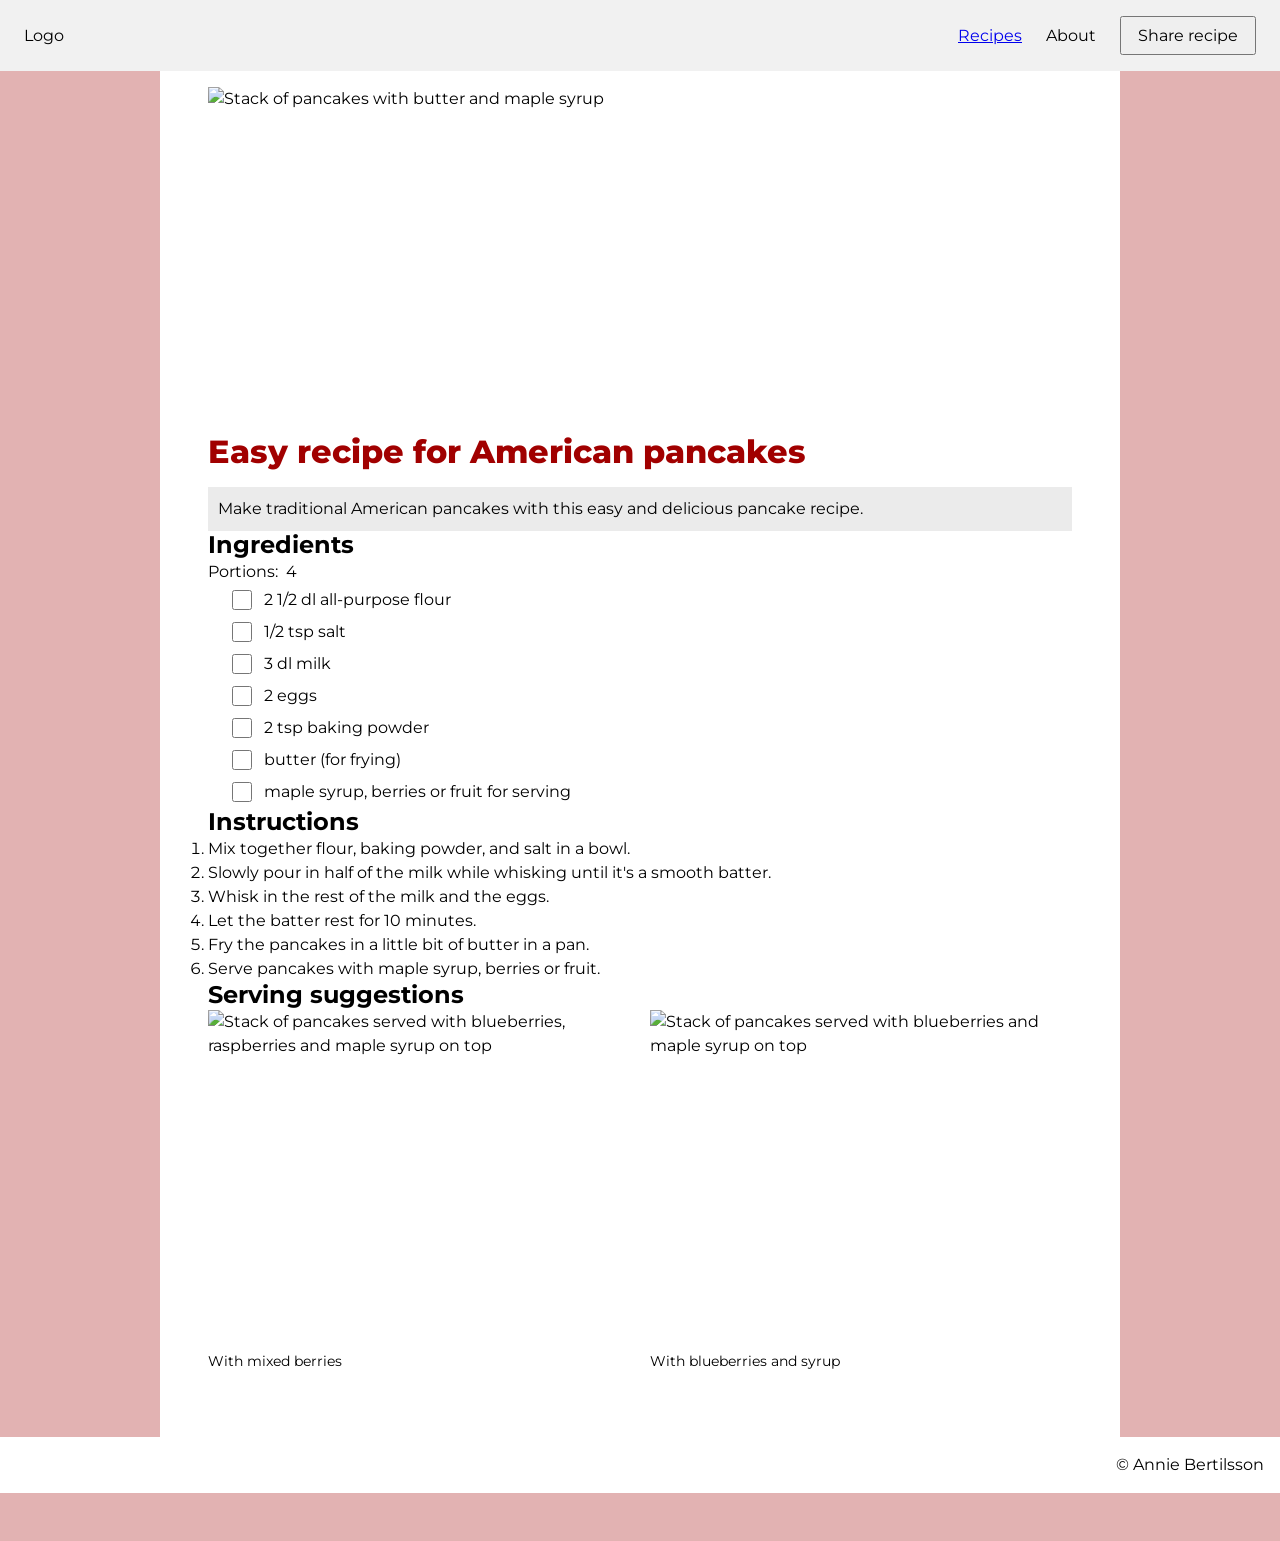
==== index.html @ 6f273fe1 "added a reset" ====
<!DOCTYPE html>
<html lang="en">
    <head>
        <meta charset="UTF-8">
        <meta name="viewport" content="width=device-width, initial-scale=1.0">
        <title>American pancakes recipe</title>
        <link rel="stylesheet" href="style.css">
        <link rel="preconnect" href="https://fonts.googleapis.com">
        <link rel="preconnect" href="https://fonts.gstatic.com" crossorigin>
        <link href="https://fonts.googleapis.com/css2?family=Montserrat:wght@400..800&display=swap" rel="stylesheet">
    </head>

    <body>
        <header>
            <p class="logo">Logo</p>
            <nav>
                <ul class="nav-links">
                    <li><a href="#">Recipes</a></li>
                    <li><a>About</a></li>
                    <li><button type="button">Share recipe</button></li>
                </ul>
            </nav>
        </header>
        <div class="page">  
            <main>
                <img class="hero" src="pancakes.jpg" alt="Stack of pancakes with butter and maple syrup">
                
                <article>
                    <h1>Easy recipe for American pancakes</h1>
                    <p class="text-banner">Make traditional American pancakes with this easy and delicious pancake recipe.</p>
                    
                    <section>
                        <fieldset class="checklist">
                            <legend><h2>Ingredients</h2></legend>
                            <dl class="facts">
                                <div>
                                    <dt>Portions</dt>
                                    <dd>4</dd>
                                </div>
                            </dl>
                            
                            <ul role="list">
                                <li><label><input type="checkbox"> 2 1/2 dl all-purpose flour</label></li>
                                <li><label><input type="checkbox"> 1/2 tsp salt</label></li>
                                <li><label><input type="checkbox"> 3 dl milk</label></li>
                                <li><label><input type="checkbox"> 2 eggs</label></li>
                                <li><label><input type="checkbox"> 2 tsp baking powder</label></li>
                                <li><label><input type="checkbox"> butter (for frying)</label></li>
                                <li><label><input type="checkbox"> maple syrup, berries or fruit for serving</label></li>
                            </ul>
                        </fieldset>
                    </section>

                    <section>
                        <h2>Instructions</h2>
                        <ol>
                            <li>Mix together flour, baking powder, and salt in a bowl.</li>
                            <li>Slowly pour in half of the milk while whisking until it's a smooth batter.</li>
                            <li>Whisk in the rest of the milk and the eggs.</li>
                            <li>Let the batter rest for 10 minutes.</li>
                            <li>Fry the pancakes in a little bit of butter in a pan.</li>
                            <li>Serve pancakes with maple syrup, berries or fruit.</li>
                        </ol>
                    </section>

                    <section>
                        <h2>Serving suggestions</h2>
                        <div class="pictures">
                            <figure>
                                <img src="pancakes2.jpg" alt="Stack of pancakes served with blueberries, raspberries and maple syrup on top">
                                <figcaption>With mixed berries</figcaption>
                            </figure>
                            <figure>
                                <img src="easy-american-pancakes.jpg" alt="Stack of pancakes served with blueberries and maple syrup on top">
                                <figcaption>With blueberries and syrup</figcaption>
                            </figure>
                        </div>
                    </section>
                </article>
            </main>
        </div>
        <footer>
            <div>
                <img src="https://picsum.photos/80/40" alt="">
            </div>
            <div>
                <p>© Annie Bertilsson</p>
            </div>
        </footer>
    </body>
</html>
---- style.css ----
/* reset */
* {
    margin: 0;
    padding: 0;
}

button, input, select, textarea {
    font: inherit; 
}

*, *::before, *::after {
  box-sizing: border-box;
}

img {
    display: block;
    max-width: 100%;
}

/* global styles */

body {
    display: flex;
    flex-direction: column;
    min-height: 100vh;
    min-height: 100svh;
    font-family: "Montserrat", system-ui, sans-serif;
    line-height: 1.5;
    margin: 0;
    padding-bottom: 3rem;
    background-color: #A100004D;
}

h1, h2, h3, h4, h5, h6 {
    line-height: 1.2;
}

h1 {
    font-size: 2rem;
    font-weight: 800;
    color: #A10000;
    margin-bottom: 0.5em;
}

h2 {
    font-size: 1.5rem;
    font-weight: 700;
}

h3 {
    font-size: 1.25rem;
    font-weight: 600;
}

h4 {
    font-size: 1.125rem;
    font-weight: 600;
}

h5, h6 {
    font-size: 1rem;
    font-weight: 600;
}

header {
    display: flex;
    flex-wrap: wrap;
    align-items: center;
    justify-content: space-between;
    gap: 1rem;
    padding: 1rem 1.5rem;
    background-color: #f1f1f1;
}

.nav-links {
    display: flex;
    align-items: center;
    gap: 1.5rem;
    list-style: none;
}

button {
    padding: 0.5em 1em;
    line-height: 1.2;
    white-space: nowrap;
}

.page {
    flex: 1;
    width: 100%;
    max-width: 60rem;
    margin: 0 auto;
    background-color: white;
}

main {
    padding: 1rem 3rem 4rem;
}

.hero {
    width: 100%;         
    aspect-ratio: 5 / 2;           
    object-fit: cover;
    object-position: center 40%;   
}

.text-banner {
    padding: 0.625rem;
    background-color: #EBEBEB;
}

fieldset {
    border: 0;
}

.checklist ul {
    list-style: none;
    padding-left: 1.5rem;
}

.checklist label {
    display: flex;
    align-items: center;
    gap: 0.75rem;
    padding: 0.25rem 0;
}

.checklist input {
    width: 1.25rem;
    height: 1.25rem;
    flex-shrink: 0;
    accent-color: #A10000;
}

.facts div {
    display: flex;
    gap: 0.5rem;
}

.facts dt::after {
    content: ":";
}

.pictures {
    display: grid;
    grid-template-columns: 1fr 1fr;
    gap: 1.2rem;
}

.pictures img {
    width: 100%;
    aspect-ratio: 5 / 4;
    object-fit: cover;
}

.pictures figcaption {
    font-size: 0.9rem;
    padding-top: 0.25rem;
}

footer {
    display: flex;
    justify-content: space-between;
    align-items: center;
    padding: 1rem;
    background-color: #fff;
}

@media (max-width: 37.5em) {
    main {
        padding: 10px 16px 48px;
    }

    .pictures {
        grid-template-columns: 1fr;
    }
}
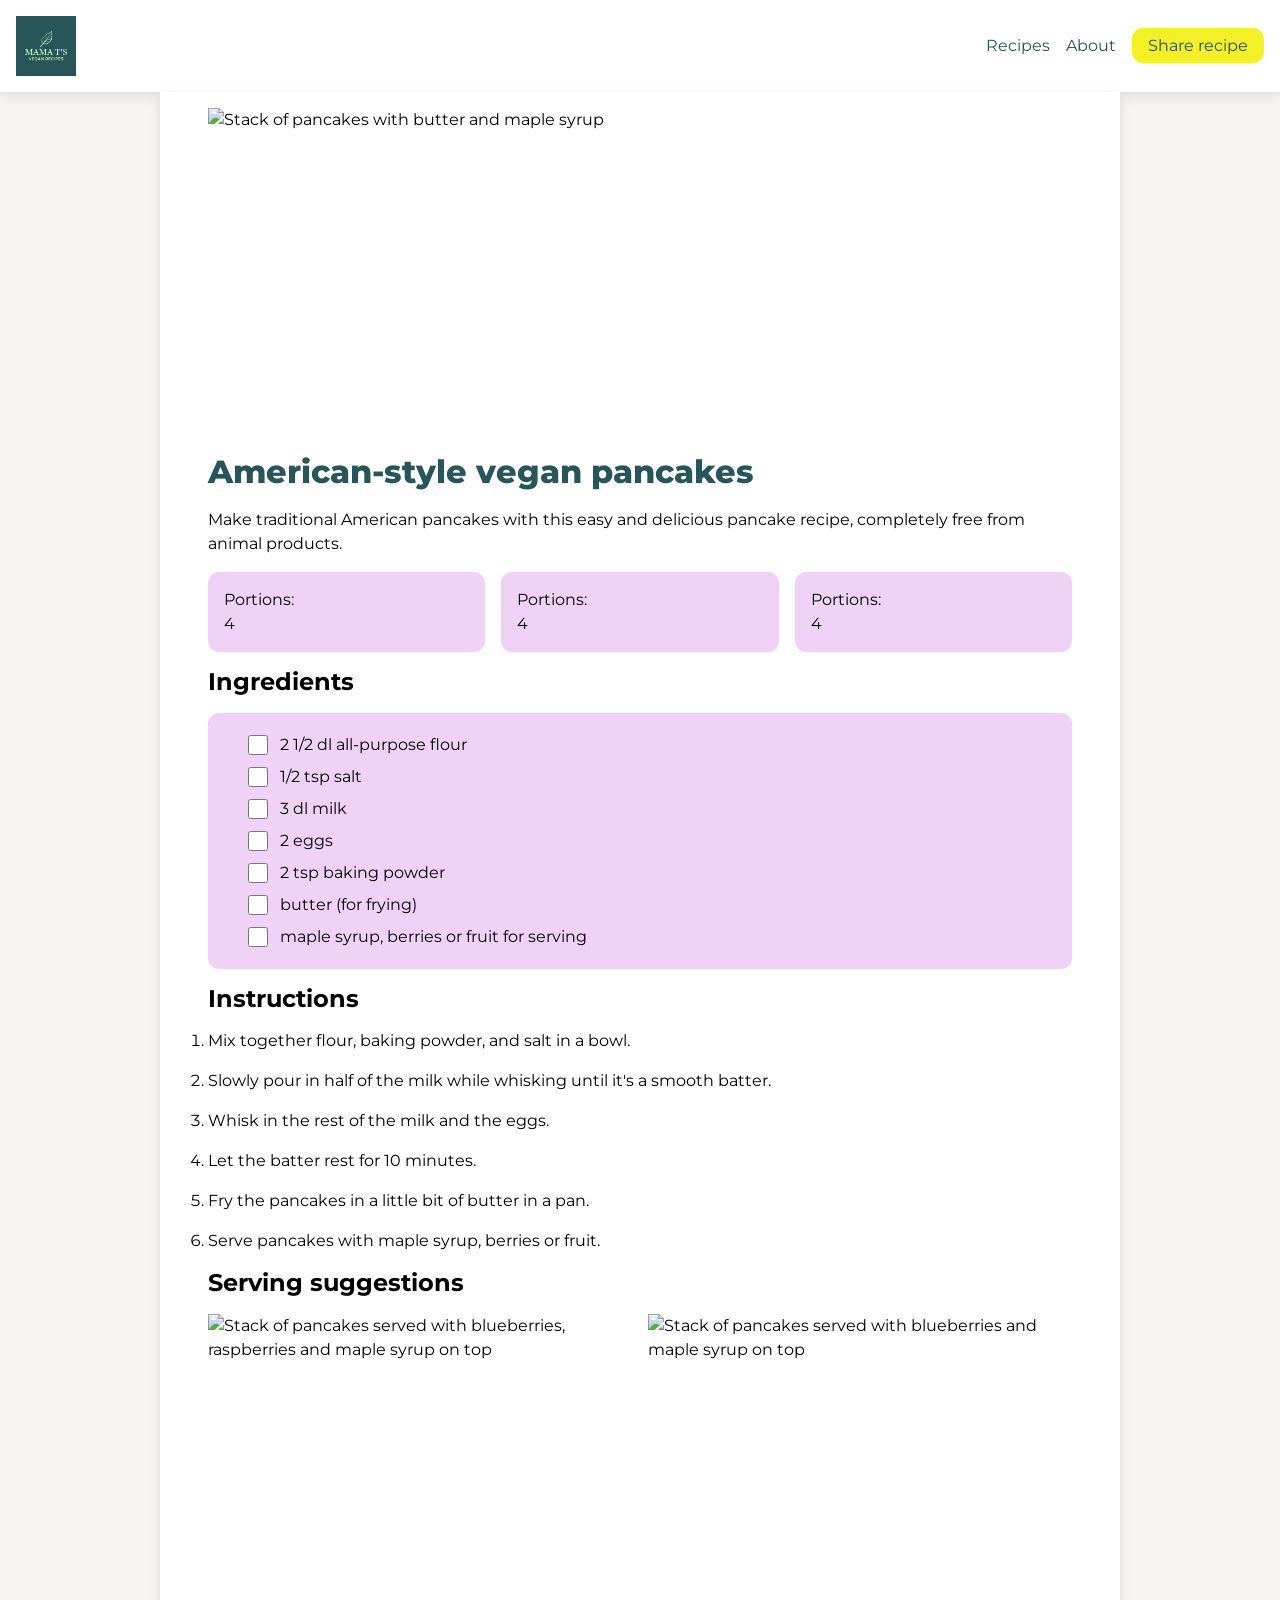
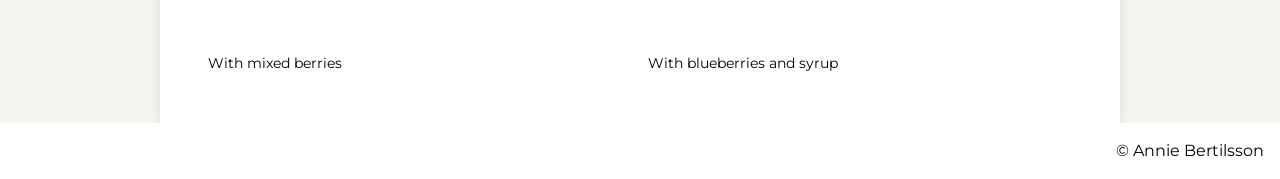
==== commit 7749a841: "added a design system with tokens, utilities, blocks, exceptions" ====
--- a/index.html
+++ b/index.html
@@ -11,49 +11,59 @@
     </head>
 
     <body>
-        <header>
-            <p class="logo">Logo</p>
+        <header class="cluster p-4 bg-100">
+            <a class="logo"><img src="logo.png" alt="Mama T's logo"></a>
             <nav>
-                <ul class="nav-links">
-                    <li><a href="#">Recipes</a></li>
-                    <li><a>About</a></li>
-                    <li><button type="button">Share recipe</button></li>
+                <ul role="list" class="cluster">
+                    <li><a class="text-color-primary menu-item" href="#">Recipes</a></li>
+                    <li><a class="text-color-primary menu-item" href="#">About</a></li>
+                    <li><button type="button" data-variant="highlight">Share recipe</button></li>
                 </ul>
             </nav>
         </header>
-        <div class="page">  
-            <main>
+        <div class="wrapper bg-white grow">  
+            <main class="px-6 py-6">
                 <img class="hero" src="pancakes.jpg" alt="Stack of pancakes with butter and maple syrup">
                 
-                <article>
-                    <h1>Easy recipe for American pancakes</h1>
-                    <p class="text-banner">Make traditional American pancakes with this easy and delicious pancake recipe.</p>
-                    
-                    <section>
-                        <fieldset class="checklist">
-                            <legend><h2>Ingredients</h2></legend>
-                            <dl class="facts">
-                                <div>
-                                    <dt>Portions</dt>
-                                    <dd>4</dd>
-                                </div>
-                            </dl>
-                            
-                            <ul role="list">
-                                <li><label><input type="checkbox"> 2 1/2 dl all-purpose flour</label></li>
-                                <li><label><input type="checkbox"> 1/2 tsp salt</label></li>
-                                <li><label><input type="checkbox"> 3 dl milk</label></li>
-                                <li><label><input type="checkbox"> 2 eggs</label></li>
-                                <li><label><input type="checkbox"> 2 tsp baking powder</label></li>
-                                <li><label><input type="checkbox"> butter (for frying)</label></li>
-                                <li><label><input type="checkbox"> maple syrup, berries or fruit for serving</label></li>
-                            </ul>
+                <article class="flow">
+                    <h1>American-style vegan pancakes</h1>
+                    <p>Make traditional American pancakes with this easy and delicious pancake recipe, completely free from animal products.</p>
+                    <dl class="facts">
+                        <div class="card">
+                            <dt>Portions</dt>
+                            <dd>4</dd>
+                        </div>
+                        <div class="card">
+                        <div>
+                            <dt>Portions</dt>
+                            <dd>4</dd>
+                        </div>
+                        </div>
+                        <div class="card">
+                            <dt>Portions</dt>
+                            <dd>4</dd>
+                        </div>
+                    </dl>
+                    <section class="flow">
+                        <fieldset class="checklist flow">
+                            <legend>Ingredients</legend>
+                            <div class="card">
+                                <ul role="list">
+                                    <li><label><input type="checkbox"> 2 1/2 dl all-purpose flour</label></li>
+                                    <li><label><input type="checkbox"> 1/2 tsp salt</label></li>
+                                    <li><label><input type="checkbox"> 3 dl milk</label></li>
+                                    <li><label><input type="checkbox"> 2 eggs</label></li>
+                                    <li><label><input type="checkbox"> 2 tsp baking powder</label></li>
+                                    <li><label><input type="checkbox"> butter (for frying)</label></li>
+                                    <li><label><input type="checkbox"> maple syrup, berries or fruit for serving</label></li>
+                                </ul>
+                            </div>
                         </fieldset>
                     </section>
 
-                    <section>
+                    <section class="flow">
                         <h2>Instructions</h2>
-                        <ol>
+                        <ol class="flow">
                             <li>Mix together flour, baking powder, and salt in a bowl.</li>
                             <li>Slowly pour in half of the milk while whisking until it's a smooth batter.</li>
                             <li>Whisk in the rest of the milk and the eggs.</li>
@@ -63,23 +73,23 @@
                         </ol>
                     </section>
 
-                    <section>
+                    <section class="flow">
                         <h2>Serving suggestions</h2>
-                        <div class="pictures">
+                        <div class="grid gallery">
                             <figure>
                                 <img src="pancakes2.jpg" alt="Stack of pancakes served with blueberries, raspberries and maple syrup on top">
-                                <figcaption>With mixed berries</figcaption>
+                                <figcaption class="text-sm">With mixed berries</figcaption>
                             </figure>
                             <figure>
                                 <img src="easy-american-pancakes.jpg" alt="Stack of pancakes served with blueberries and maple syrup on top">
-                                <figcaption>With blueberries and syrup</figcaption>
+                                <figcaption class="text-sm">With blueberries and syrup</figcaption>
                             </figure>
                         </div>
                     </section>
                 </article>
             </main>
         </div>
-        <footer>
+        <footer class="cluster p-4 bg-white">
             <div>
                 <img src="https://picsum.photos/80/40" alt="">
             </div>
--- a/style.css
+++ b/style.css
@@ -1,3 +1,51 @@
+/* tokens */
+:root {
+    --color-background: #F7F5F2;          /* page backdrop (body) */
+    --color-foreground: #fff;               /* default text */
+
+    --color-card: #F5FDF0;                     /* raised surfaces: .wrapper, footer */
+    --color-card-foreground: #222;
+
+    --color-primary: #275559;               /* brand: h1, header, checkbox accent */
+    --color-primary-foreground: #fff;       /* text on primary */
+
+    --color-secondary: #EFD2F5;             /* supporting surfaces: header */
+    --color-secondary-foreground: #222;
+
+    --color-muted-primary: #F5FDF0;                 /* subtle surfaces: intro banner */
+    --color-muted-foreground: #555;         /* captions, helper text */
+
+    --color-accent: #F3F027;                /* highlighted button */
+    --color-accent-foreground: #166534;     /* text on accent */
+
+    --color-border: #d4d4d4;                /* dividers, outlines */
+    --ring: var(--color-primary);           /* focus outlines */
+    
+    /* type */
+    --font-body: "Montserrat", system-ui, sans-serif;
+    --step-0: 1rem;
+    --step-1: 1.25rem;
+    --step-2: 1.5rem;
+    --step-3: 2rem;
+    --leading-body: 1.5;
+    --leading-heading: 1.2;
+
+    /* space */
+    --space-xs: 0.25rem;
+    --space-s: 0.5rem;
+    --space-m: 1rem;
+    --space-l: 1.5rem;
+    --space-xl: 3rem;
+
+    /* layout */
+    --page-width: 60rem;
+
+    /* corner radious */
+    --border-radius-s: 0.3rem;
+    --border-radius-m: 0.7rem;
+    --border-radius-l: 1rem;
+}
+
 /* reset */
 * {
     margin: 0;
@@ -22,81 +70,156 @@
 body {
     display: flex;
     flex-direction: column;
-    min-height: 100vh;
     min-height: 100svh;
-    font-family: "Montserrat", system-ui, sans-serif;
-    line-height: 1.5;
-    margin: 0;
-    padding-bottom: 3rem;
-    background-color: #A100004D;
-}
-
-h1, h2, h3, h4, h5, h6 {
-    line-height: 1.2;
+    font-family: var(--font-body);
+    line-height: var(--leading-body);
+    background-color: var(--color-background);
+}
+
+.logo {
+    max-width: 60px;
+}
+
+.menu-item {
+    text-decoration: none;
+}
+
+h1, h2, h3, h4, h5, h6, legend {
+    line-height: var(--leading-heading);
 }
 
 h1 {
-    font-size: 2rem;
+    font-size: var(--step-3);
     font-weight: 800;
-    color: #A10000;
+    color: var(--color-primary);
     margin-bottom: 0.5em;
 }
 
-h2 {
-    font-size: 1.5rem;
+h2, legend {
+    font-size: var(--step-2);
     font-weight: 700;
 }
 
 h3 {
-    font-size: 1.25rem;
+    font-size: var(--step-1);
     font-weight: 600;
 }
 
-h4 {
-    font-size: 1.125rem;
+h4, h5, h6 {
+    font-size: var(--step-0);
     font-weight: 600;
 }
 
-h5, h6 {
-    font-size: 1rem;
-    font-weight: 600;
-}
-
-header {
+.facts {
     display: flex;
     flex-wrap: wrap;
-    align-items: center;
-    justify-content: space-between;
-    gap: 1rem;
-    padding: 1rem 1.5rem;
-    background-color: #f1f1f1;
-}
-
-.nav-links {
-    display: flex;
-    align-items: center;
-    gap: 1.5rem;
-    list-style: none;
+    gap: var(--space-m);
+}
+
+.card {
+    flex: 1 1 10rem;
+    border-radius: var(--border-radius-m);
+    background-color: var(--color-secondary);
+    padding: var(--space-m);
 }
 
 button {
     padding: 0.5em 1em;
     line-height: 1.2;
     white-space: nowrap;
-}
-
-.page {
+    background-color: var(--color-accent, buttonface);
+    color: var(--button-color, buttontext);
+    border: none;
+    border-radius: var(--border-radius-m);
+}
+
+fieldset {
+    border: 0;
+}
+
+ul[role="list"] {
+    list-style: none;
+    padding-left: 1.5rem;
+}
+
+/* composition */
+
+.wrapper {
     flex: 1;
     width: 100%;
-    max-width: 60rem;
-    margin: 0 auto;
-    background-color: white;
+    max-width: var(--page-width);
+    margin-inline: auto;
+    background-color: var(--color-foreground);
+}
+
+header {
+    box-shadow: rgba(0, 0, 0, 0.1) 0px 4px 12px;
 }
 
 main {
-    padding: 1rem 3rem 4rem;
-}
-
+    box-shadow: rgba(0, 0, 0, 0.1) 0px 4px 12px;
+}
+
+.cluster {
+    display: flex;
+    flex-wrap: wrap;
+    align-items: center;
+    justify-content: var(--cluster-justify, space-between);
+    gap: var(--cluster-gap, var(--space-m));
+}
+
+.flow > * + * {
+    margin-top: var(--flow-space, var(--space-m));
+}
+
+.grid {
+    display: grid;
+    grid-template-columns: repeat(auto-fit, minmax(min(15rem, 100%), 1fr));
+    gap: var(--grid-gap, var(--space-m));
+}
+
+/* utilities */
+.grow {
+    flex: 1;
+}
+
+.p-2 {
+    padding: var(--space-s); 
+}
+
+.p-4 {
+    padding: var(--space-m);
+}
+
+.px-6 {
+    padding-inline: clamp(var(--space-m), 5vw, var(--space-xl));
+}
+
+.py-6 {
+    padding-block: var(--space-m) var(--space-xl);
+}
+
+.bg-white {
+    background-color: var(--color-foreground);
+}
+
+.bg-100 {
+    background-color: var(--color-foreground);
+}
+
+.bg-200 {
+    background-color: #f3dcfe;
+}
+
+.text-sm {
+    font-size: 0.9rem;
+}
+
+.text-color-primary {
+    color: var(--color-primary);
+}
+
+/* blocks */
 .hero {
     width: 100%;         
     aspect-ratio: 5 / 2;           
@@ -104,74 +227,32 @@
     object-position: center 40%;   
 }
 
-.text-banner {
-    padding: 0.625rem;
-    background-color: #EBEBEB;
-}
-
-fieldset {
-    border: 0;
-}
-
-.checklist ul {
-    list-style: none;
-    padding-left: 1.5rem;
-}
-
 .checklist label {
     display: flex;
     align-items: center;
     gap: 0.75rem;
-    padding: 0.25rem 0;
+    padding: var(--space-xs) 0;
 }
 
 .checklist input {
     width: 1.25rem;
     height: 1.25rem;
     flex-shrink: 0;
-    accent-color: #A10000;
-}
-
-.facts div {
-    display: flex;
-    gap: 0.5rem;
+    accent-color: var(--color-primary);
 }
 
 .facts dt::after {
     content: ":";
 }
 
-.pictures {
-    display: grid;
-    grid-template-columns: 1fr 1fr;
-    gap: 1.2rem;
-}
-
-.pictures img {
+.gallery img {
     width: 100%;
     aspect-ratio: 5 / 4;
     object-fit: cover;
 }
 
-.pictures figcaption {
-    font-size: 0.9rem;
-    padding-top: 0.25rem;
-}
-
-footer {
-    display: flex;
-    justify-content: space-between;
-    align-items: center;
-    padding: 1rem;
-    background-color: #fff;
-}
-
-@media (max-width: 37.5em) {
-    main {
-        padding: 10px 16px 48px;
-    }
-
-    .pictures {
-        grid-template-columns: 1fr;
-    }
+/* exceptions */
+[data-variant="highlight"] {
+    --button-bg: var(--color-accent);
+    --button-color: var(--color-primary);
 }
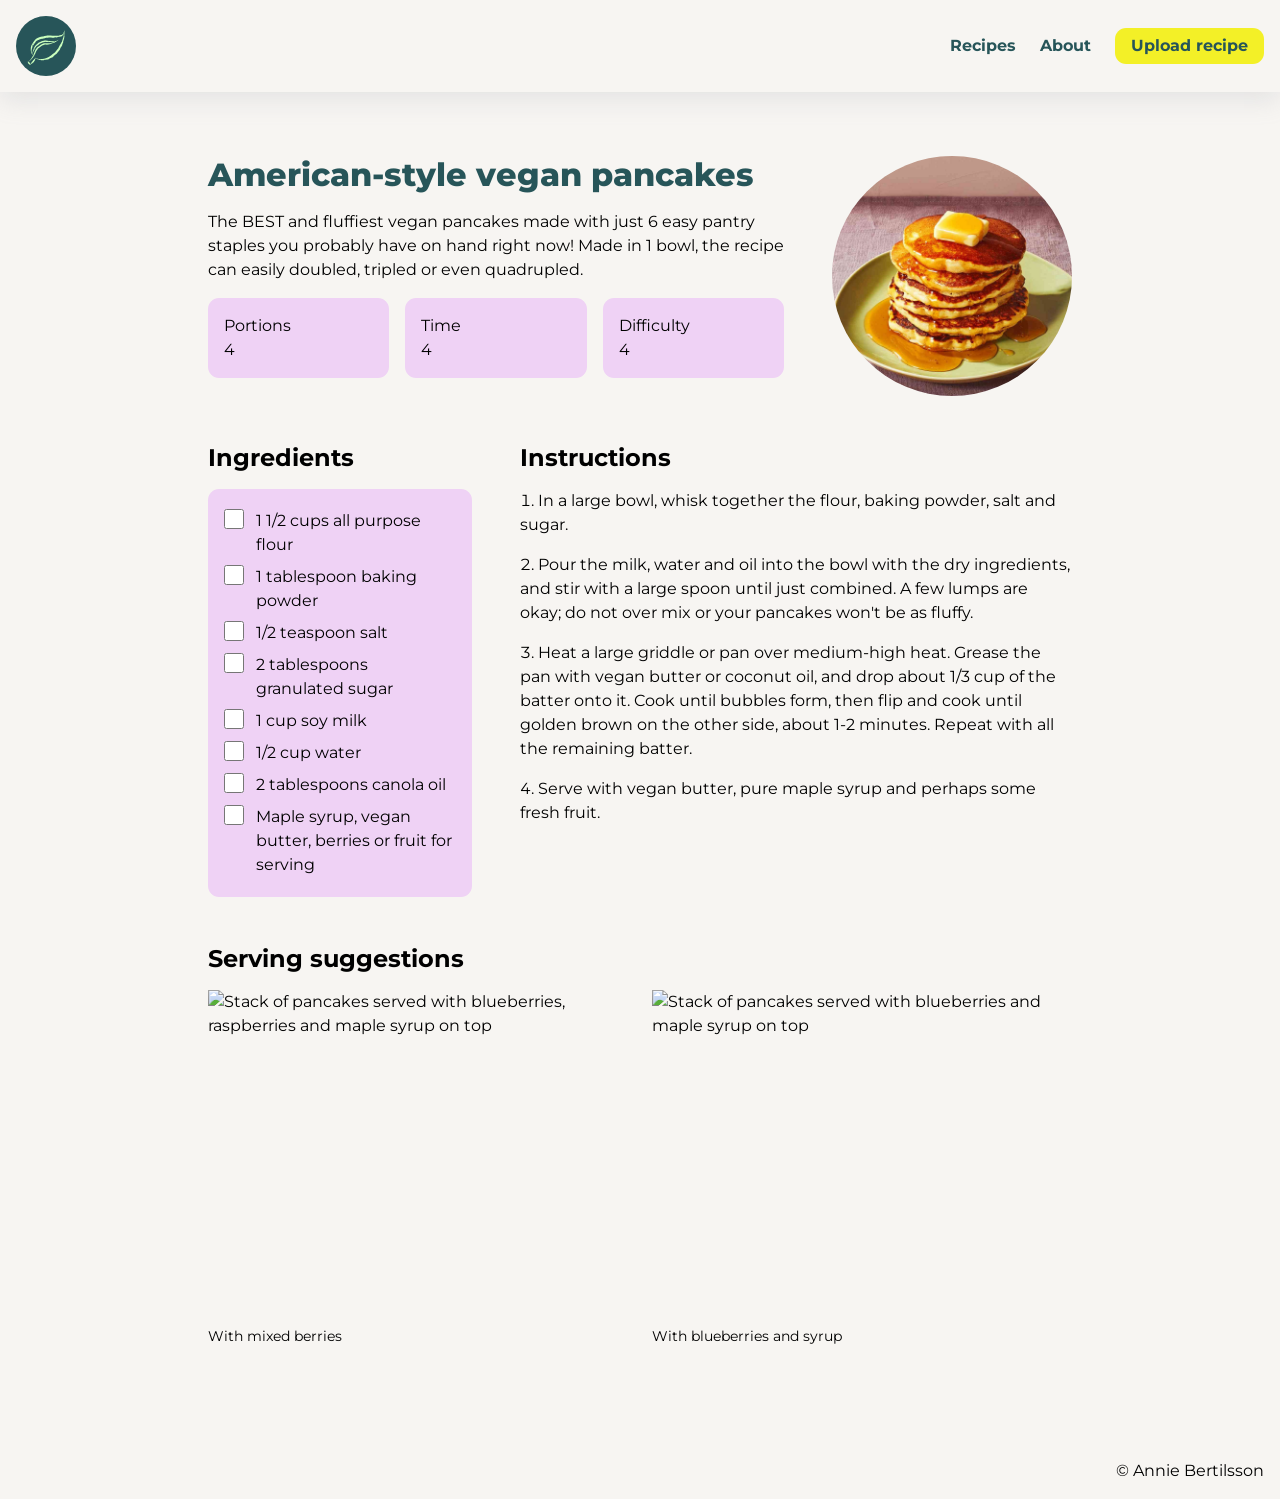
==== commit 08615cf3: "added a new page with a form" ====
--- a/index.html
+++ b/index.html
@@ -11,23 +11,26 @@
     </head>
 
     <body>
-        <header class="cluster p-4 bg-100">
-            <a class="logo"><img src="logo.png" alt="Mama T's logo"></a>
-            <nav>
-                <ul role="list" class="cluster">
+        <header class="p-4">
+            <a class="logo"><img src="logo4.svg" alt="Mama T's logo"></a>
+            <nav class="main__nav">
+                <ul class="nav__links" role="list" class="cluster">
                     <li><a class="text-color-primary menu-item" href="#">Recipes</a></li>
                     <li><a class="text-color-primary menu-item" href="#">About</a></li>
-                    <li><button type="button" data-variant="highlight">Share recipe</button></li>
                 </ul>
             </nav>
+            <a href="form.html">
+                <button type="button" data-variant="highlight">Upload recipe</button>
+            </a>
         </header>
         <div class="wrapper bg-white grow">  
-            <main class="px-6 py-6">
-                <img class="hero" src="pancakes.jpg" alt="Stack of pancakes with butter and maple syrup">
+            <main class="px-6 py-6 grid">
+                <img class="hero" style="grid-area: area-1;" src="pancakes.jpg" alt="Stack of pancakes with butter and maple syrup">
                 
-                <article class="flow">
+                <article class="flow" style="grid-area: area-2">
                     <h1>American-style vegan pancakes</h1>
-                    <p>Make traditional American pancakes with this easy and delicious pancake recipe, completely free from animal products.</p>
+                    <p>The BEST and fluffiest vegan pancakes made with just 6 easy pantry staples you probably have on hand right now! Made in 1 bowl, the recipe can easily doubled, tripled or even quadrupled.</p>
+                
                     <dl class="facts">
                         <div class="card">
                             <dt>Portions</dt>
@@ -35,58 +38,58 @@
                         </div>
                         <div class="card">
                         <div>
-                            <dt>Portions</dt>
+                            <dt>Time</dt>
                             <dd>4</dd>
                         </div>
                         </div>
                         <div class="card">
-                            <dt>Portions</dt>
+                            <dt>Difficulty</dt>
                             <dd>4</dd>
                         </div>
                     </dl>
-                    <section class="flow">
-                        <fieldset class="checklist flow">
-                            <legend>Ingredients</legend>
-                            <div class="card">
-                                <ul role="list">
-                                    <li><label><input type="checkbox"> 2 1/2 dl all-purpose flour</label></li>
-                                    <li><label><input type="checkbox"> 1/2 tsp salt</label></li>
-                                    <li><label><input type="checkbox"> 3 dl milk</label></li>
-                                    <li><label><input type="checkbox"> 2 eggs</label></li>
-                                    <li><label><input type="checkbox"> 2 tsp baking powder</label></li>
-                                    <li><label><input type="checkbox"> butter (for frying)</label></li>
-                                    <li><label><input type="checkbox"> maple syrup, berries or fruit for serving</label></li>
-                                </ul>
-                            </div>
-                        </fieldset>
-                    </section>
+                </article>
+                <section class="flow" style="grid-area: area-3">
+                    <fieldset class="checklist flow">
+                        <legend>Ingredients</legend>
+                        <div class="card">
+                            <ul role="list">
+                                <li><label><input type="checkbox"> 1 1/2 cups all purpose flour</label></li>
+                                <li><label><input type="checkbox"> 1 tablespoon baking powder</label></li>
+                                <li><label><input type="checkbox"> 1/2 teaspoon salt</label></li>
+                                <li><label><input type="checkbox"> 2 tablespoons granulated sugar</label></li>
+                                <li><label><input type="checkbox"> 1 cup soy milk</label></li>
+                                <li><label><input type="checkbox"> 1/2 cup water</label></li>
+                                <li><label><input type="checkbox"> 2 tablespoons canola oil</label></li>
+                                <li><label><input type="checkbox"> Maple syrup, vegan butter, berries or fruit for serving</label></li>
+                            </ul>
+                        </div>
+                    </fieldset>
+                </section>
 
-                    <section class="flow">
-                        <h2>Instructions</h2>
-                        <ol class="flow">
-                            <li>Mix together flour, baking powder, and salt in a bowl.</li>
-                            <li>Slowly pour in half of the milk while whisking until it's a smooth batter.</li>
-                            <li>Whisk in the rest of the milk and the eggs.</li>
-                            <li>Let the batter rest for 10 minutes.</li>
-                            <li>Fry the pancakes in a little bit of butter in a pan.</li>
-                            <li>Serve pancakes with maple syrup, berries or fruit.</li>
-                        </ol>
-                    </section>
+                <section class="flow" style="grid-area: area-4">
+                    <h2>Instructions</h2>
+                    <ol class="flow instructions">
+                        <li>In a large bowl, whisk together the flour, baking powder, salt and sugar.</li>
+                        <li>Pour the milk, water and oil into the bowl with the dry ingredients, and stir with a large spoon until just combined. A few lumps are okay; do not over mix or your pancakes won't be as fluffy.</li>
+                        <li>Heat a large griddle or pan over medium-high heat. Grease the pan with vegan butter or coconut oil, and drop about 1/3 cup of the batter onto it. Cook until bubbles form, then flip and cook until golden brown on the other side, about 1-2 minutes. Repeat with all the remaining batter.</li>
+                        <li>Serve with vegan butter, pure maple syrup and perhaps some fresh fruit.</li>
+                    </ol>
+                </section>
 
-                    <section class="flow">
-                        <h2>Serving suggestions</h2>
-                        <div class="grid gallery">
-                            <figure>
-                                <img src="pancakes2.jpg" alt="Stack of pancakes served with blueberries, raspberries and maple syrup on top">
-                                <figcaption class="text-sm">With mixed berries</figcaption>
-                            </figure>
-                            <figure>
-                                <img src="easy-american-pancakes.jpg" alt="Stack of pancakes served with blueberries and maple syrup on top">
-                                <figcaption class="text-sm">With blueberries and syrup</figcaption>
-                            </figure>
-                        </div>
-                    </section>
-                </article>
+                <section class="flow" style="grid-area: area-5">
+                    <h2>Serving suggestions</h2>
+                    <div class="picture__grid gallery">
+                        <figure>
+                            <img src="pancakes2.jpg" alt="Stack of pancakes served with blueberries, raspberries and maple syrup on top">
+                            <figcaption class="text-sm">With mixed berries</figcaption>
+                        </figure>
+                        <figure>
+                            <img src="easy-american-pancakes.jpg" alt="Stack of pancakes served with blueberries and maple syrup on top">
+                            <figcaption class="text-sm">With blueberries and syrup</figcaption>
+                        </figure>
+                    </div>
+                </section>
+
             </main>
         </div>
         <footer class="cluster p-4 bg-white">
--- a/style.css
+++ b/style.css
@@ -21,6 +21,8 @@
     --color-border: #d4d4d4;                /* dividers, outlines */
     --ring: var(--color-primary);           /* focus outlines */
     
+    --color-error: #b91c1c;
+
     /* type */
     --font-body: "Montserrat", system-ui, sans-serif;
     --step-0: 1rem;
@@ -82,6 +84,7 @@
 
 .menu-item {
     text-decoration: none;
+    font-weight: bold;
 }
 
 h1, h2, h3, h4, h5, h6, legend {
@@ -92,7 +95,7 @@
     font-size: var(--step-3);
     font-weight: 800;
     color: var(--color-primary);
-    margin-bottom: 0.5em;
+    /* margin-bottom: 0.5em; */
 }
 
 h2, legend {
@@ -110,9 +113,103 @@
     font-weight: 600;
 }
 
+.difficulty {
+    display: flex;
+    gap: var(--space-m);
+}
+
+.form-card {
+    margin: 2rem 0 2rem;
+    padding: var(--border-radius-l);
+    background-color: var(--color-foreground);
+    border-radius: var(--border-radius-m);
+}
+
+form {
+  display: grid;
+  gap: var(--space-l);
+  max-width: 600px;
+}
+
+form fieldset {
+    display: grid;
+    gap: var(--space-m);
+    padding: var(--space-m);
+    border: 1px solid var(--color-border);
+    border-radius: var(--border-radius-m);
+    background-color: var(--color-foreground);
+}
+
+form legend {
+    float: left;
+    width: 100%;
+    padding: 0;
+}
+
+.field {
+    display: grid;
+    gap: var(--space-xs);
+}
+
+.field-row {
+    display: grid;
+    grid-template-columns: repeat(auto-fit, minmax(min(100%, 10rem), 1fr));
+    gap: var(--space-m);
+}
+
+.difficulty {
+    display: flex;
+    flex-wrap: wrap;
+    gap: var(--space-m) var(--space-l);
+}
+
+.choice {
+    display: flex;
+    align-items: center;
+    gap: var(--space-s);
+}
+
+.field label {
+    font-weight: 500;
+}
+
+.field input:not([type="checkbox"], [type="radio"]),
+.field select,
+.field textarea {
+    width: 100%;
+    padding: 0.6em 0.75em;
+    border: 1px solid var(--color-muted-foreground);
+    border-radius: var(--border-radius-s);
+    background-color: var(--color-foreground);
+}
+
+form button {
+    justify-self: start;
+}
+
+.field:has([required]) > label::after {
+    content: "*";
+}
+
+.error {
+    display: none;
+    color: var(--color-error);
+}
+
+.field:has(:user-invalid) .error {
+    display: block;
+}
+
+.field :user-invalid {
+    border-color: var(--color-error);
+}
+
 .facts {
     display: flex;
-    flex-wrap: wrap;
+    /* grid-template-columns: repeat(3, 1fr);
+    max-width: 600px; */
+    /* justify-self: start; */
+    /* width: min(100%, 30rem); */
     gap: var(--space-m);
 }
 
@@ -131,6 +228,11 @@
     color: var(--button-color, buttontext);
     border: none;
     border-radius: var(--border-radius-m);
+    font-weight: bold;
+}
+
+.instructions {
+    list-style-position: inside;
 }
 
 fieldset {
@@ -139,7 +241,15 @@
 
 ul[role="list"] {
     list-style: none;
-    padding-left: 1.5rem;
+}
+
+.main__nav {
+    margin-inline-start: auto;
+}
+
+.nav__links {
+    display: flex;
+    gap: var(--space-l);
 }
 
 /* composition */
@@ -149,16 +259,22 @@
     width: 100%;
     max-width: var(--page-width);
     margin-inline: auto;
-    background-color: var(--color-foreground);
+    margin-top: var(--space-xl);
+    margin-bottom: var(--space-xl);
+    /* background-color: var(--color-foreground); */
 }
 
 header {
+    background-color: var(--color-background);
+    box-shadow: rgba(149, 157, 165, 0.2) 0px 8px 24px;
+    display: flex;
+    align-items: center;
+    gap: var(--space-l);
+}
+
+/* main {
     box-shadow: rgba(0, 0, 0, 0.1) 0px 4px 12px;
-}
-
-main {
-    box-shadow: rgba(0, 0, 0, 0.1) 0px 4px 12px;
-}
+} */
 
 .cluster {
     display: flex;
@@ -172,10 +288,10 @@
     margin-top: var(--flow-space, var(--space-m));
 }
 
-.grid {
+.picture__grid {
     display: grid;
     grid-template-columns: repeat(auto-fit, minmax(min(15rem, 100%), 1fr));
-    gap: var(--grid-gap, var(--space-m));
+    gap: var(--grid-gap, var(--space-l));
 }
 
 /* utilities */
@@ -199,9 +315,9 @@
     padding-block: var(--space-m) var(--space-xl);
 }
 
-.bg-white {
+/* .bg-white {
     background-color: var(--color-foreground);
-}
+} */
 
 .bg-100 {
     background-color: var(--color-foreground);
@@ -221,17 +337,51 @@
 
 /* blocks */
 .hero {
-    width: 100%;         
-    aspect-ratio: 5 / 2;           
+    width: min(100%, 15rem);
+    aspect-ratio: 1;
+    border-radius: 50%;             
     object-fit: cover;
-    object-position: center 40%;   
+    justify-self: center;
+}
+
+.grid {
+    display: grid;
+    grid-template-columns: 1fr 1fr 15rem;
+    gap: var(--space-xl) var(--space-xl);
+    grid-template-areas: 
+    "area-2 area-2 area-1"
+    "area-3 area-4 area-4"
+    "area-5 area-5 area-5";
+    align-items: start;
+}
+
+@media(max-width: 56em) {
+    .grid{
+        grid-template-columns: 1fr;
+        grid-template-areas: 
+        "area-1"
+        "area-2"
+        "area-3"
+        "area-4"
+        "area-5";
+    }
+}
+
+.gallery img {
+    width: 100%;
+    aspect-ratio: 5 / 4;
+    object-fit: cover;
 }
 
 .checklist label {
     display: flex;
-    align-items: center;
     gap: 0.75rem;
     padding: var(--space-xs) 0;
+}
+
+.checklist label:has(input:checked) {
+    text-decoration: line-through;
+    color: var(--color-muted-foreground);
 }
 
 .checklist input {
@@ -241,15 +391,32 @@
     accent-color: var(--color-primary);
 }
 
-.facts dt::after {
+.facts__grid dt::after {
     content: ":";
 }
 
-.gallery img {
-    width: 100%;
-    aspect-ratio: 5 / 4;
-    object-fit: cover;
-}
+.facts__grid .card {
+    text-align: center;
+}
+
+.menu-item:hover {
+    text-decoration: underline;
+    text-underline-offset: 0.3em;
+}
+
+button:hover {
+    filter: brightness(0.92);
+}
+
+.checklist label:hover {
+    color: var(--color-primary);
+}
+
+:focus-visible {
+    outline: 3px solid var(--ring);
+    outline-offset: 3px;
+}
+
 
 /* exceptions */
 [data-variant="highlight"] {
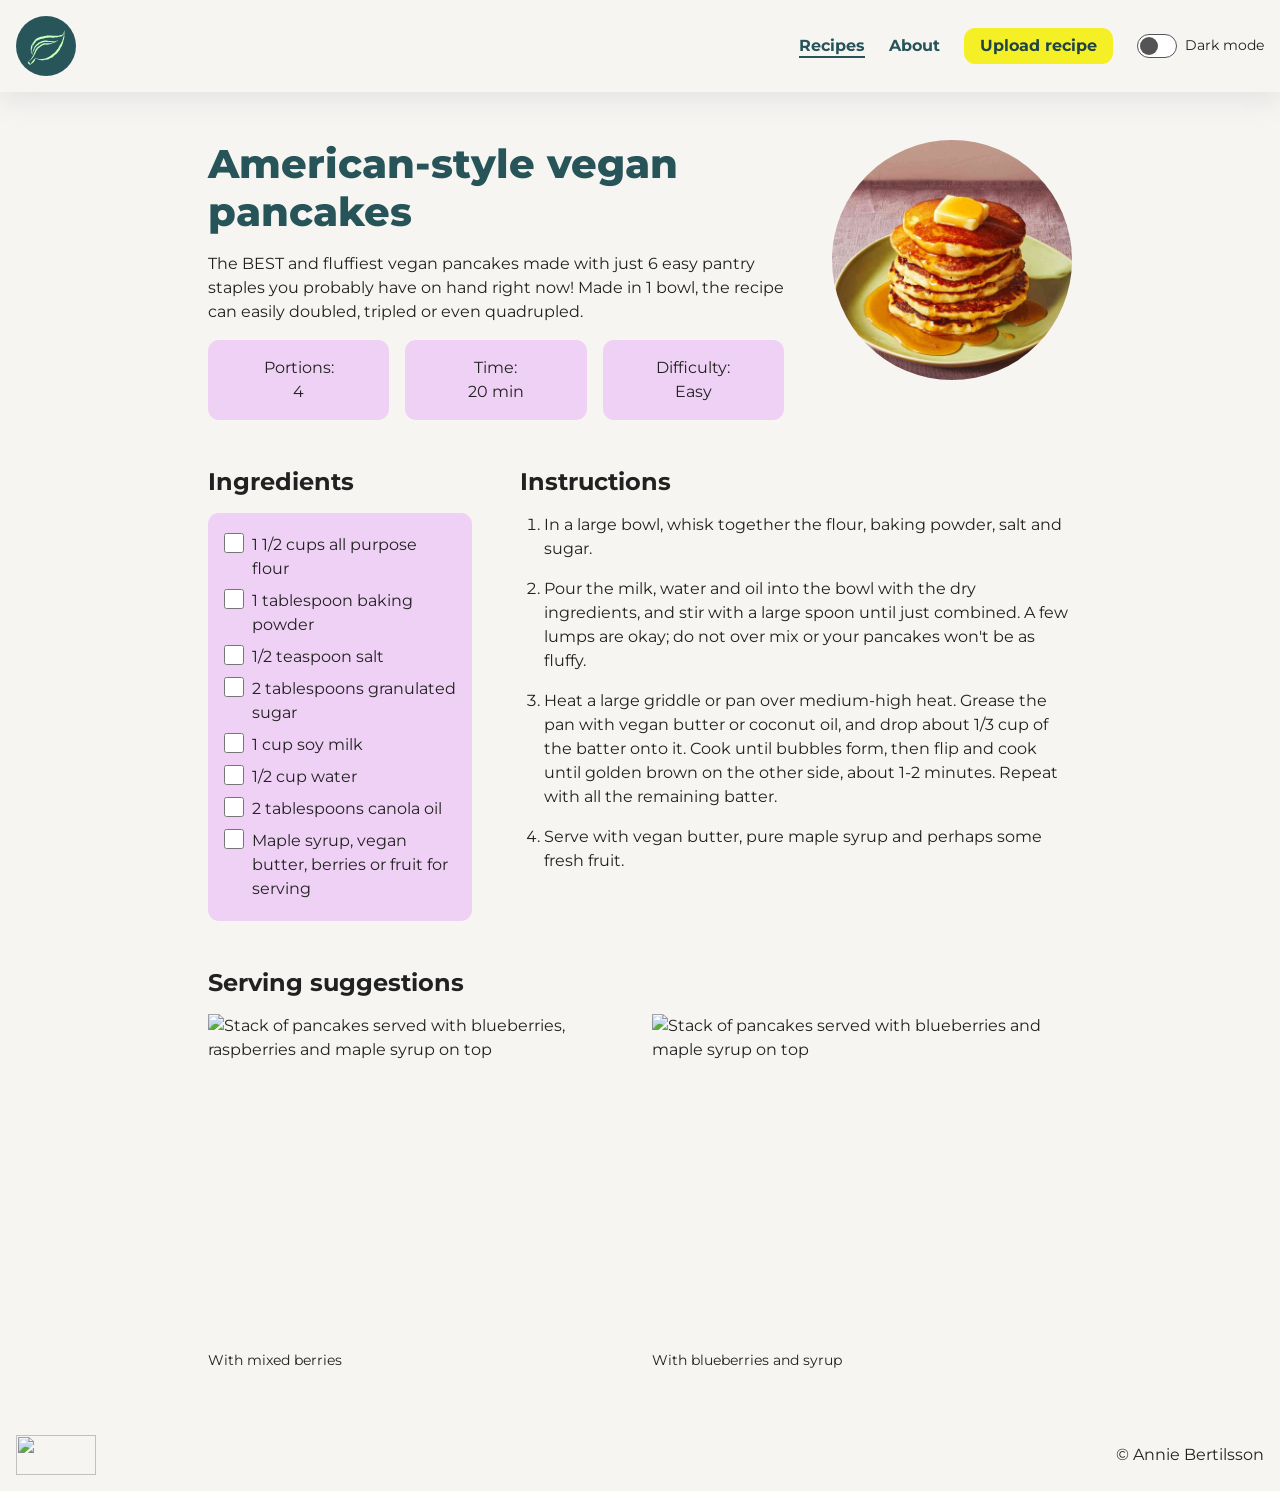
==== commit 4d581308: "added skip links, refined the design system. removed dead code from CSS. fixed the form card layout " ====
--- a/index.html
+++ b/index.html
@@ -11,64 +11,64 @@
     </head>
 
     <body>
-        <header class="p-4">
-            <a class="logo"><img src="logo4.svg" alt="Mama T's logo"></a>
-            <nav class="main__nav">
-                <ul class="nav__links" role="list" class="cluster">
-                    <li><a class="text-color-primary menu-item" href="#">Recipes</a></li>
-                    <li><a class="text-color-primary menu-item" href="#">About</a></li>
+        <a class="skip-link" href="#main">Skip to main content</a>
+
+        <header class="site-header cluster">
+            <a class="logo" href="index.html"><img src="logo4.svg" alt="Mama T's, home"></a>
+            <nav class="site-nav" aria-label="Main">
+                <ul class="site-nav__list cluster" role="list">
+                    <li><a class="site-nav__link" href="index.html" aria-current="page">Recipes</a></li>
+                    <li><a class="site-nav__link" href="#">About</a></li>
+                    <li><a class="button" data-variant="highlight" href="form.html">Upload recipe</a></li>
                 </ul>
             </nav>
-            <a href="form.html">
-                <button type="button" data-variant="highlight">Upload recipe</button>
-            </a>
+            <label class="theme-toggle">
+                <input class="theme-toggle__input" type="checkbox" role="switch">
+                Dark mode
+            </label>
         </header>
-        <div class="wrapper bg-white grow">  
-            <main class="px-6 py-6 grid">
-                <img class="hero" style="grid-area: area-1;" src="pancakes.jpg" alt="Stack of pancakes with butter and maple syrup">
-                
-                <article class="flow" style="grid-area: area-2">
+
+        <main class="wrapper region" id="main">
+            <article class="recipe">
+                <img class="recipe__hero" src="pancakes.jpg" alt="Stack of pancakes with butter and maple syrup">
+
+                <header class="recipe__intro flow">
                     <h1>American-style vegan pancakes</h1>
                     <p>The BEST and fluffiest vegan pancakes made with just 6 easy pantry staples you probably have on hand right now! Made in 1 bowl, the recipe can easily doubled, tripled or even quadrupled.</p>
-                
-                    <dl class="facts">
+
+                    <dl class="facts auto-grid">
                         <div class="card">
                             <dt>Portions</dt>
                             <dd>4</dd>
                         </div>
                         <div class="card">
-                        <div>
                             <dt>Time</dt>
-                            <dd>4</dd>
-                        </div>
+                            <dd>20 min</dd>
                         </div>
                         <div class="card">
                             <dt>Difficulty</dt>
-                            <dd>4</dd>
+                            <dd>Easy</dd>
                         </div>
                     </dl>
-                </article>
-                <section class="flow" style="grid-area: area-3">
-                    <fieldset class="checklist flow">
-                        <legend>Ingredients</legend>
-                        <div class="card">
-                            <ul role="list">
-                                <li><label><input type="checkbox"> 1 1/2 cups all purpose flour</label></li>
-                                <li><label><input type="checkbox"> 1 tablespoon baking powder</label></li>
-                                <li><label><input type="checkbox"> 1/2 teaspoon salt</label></li>
-                                <li><label><input type="checkbox"> 2 tablespoons granulated sugar</label></li>
-                                <li><label><input type="checkbox"> 1 cup soy milk</label></li>
-                                <li><label><input type="checkbox"> 1/2 cup water</label></li>
-                                <li><label><input type="checkbox"> 2 tablespoons canola oil</label></li>
-                                <li><label><input type="checkbox"> Maple syrup, vegan butter, berries or fruit for serving</label></li>
-                            </ul>
-                        </div>
-                    </fieldset>
-                </section>
+                </header>
 
-                <section class="flow" style="grid-area: area-4">
+                <fieldset class="recipe__ingredients checklist flow">
+                    <legend><h2>Ingredients</h2></legend>
+                    <ul class="card" role="list">
+                        <li><label><input type="checkbox"> 1 1/2 cups all purpose flour</label></li>
+                        <li><label><input type="checkbox"> 1 tablespoon baking powder</label></li>
+                        <li><label><input type="checkbox"> 1/2 teaspoon salt</label></li>
+                        <li><label><input type="checkbox"> 2 tablespoons granulated sugar</label></li>
+                        <li><label><input type="checkbox"> 1 cup soy milk</label></li>
+                        <li><label><input type="checkbox"> 1/2 cup water</label></li>
+                        <li><label><input type="checkbox"> 2 tablespoons canola oil</label></li>
+                        <li><label><input type="checkbox"> Maple syrup, vegan butter, berries or fruit for serving</label></li>
+                    </ul>
+                </fieldset>
+
+                <section class="recipe__method flow">
                     <h2>Instructions</h2>
-                    <ol class="flow instructions">
+                    <ol class="steps flow">
                         <li>In a large bowl, whisk together the flour, baking powder, salt and sugar.</li>
                         <li>Pour the milk, water and oil into the bowl with the dry ingredients, and stir with a large spoon until just combined. A few lumps are okay; do not over mix or your pancakes won't be as fluffy.</li>
                         <li>Heat a large griddle or pan over medium-high heat. Grease the pan with vegan butter or coconut oil, and drop about 1/3 cup of the batter onto it. Cook until bubbles form, then flip and cook until golden brown on the other side, about 1-2 minutes. Repeat with all the remaining batter.</li>
@@ -76,9 +76,9 @@
                     </ol>
                 </section>
 
-                <section class="flow" style="grid-area: area-5">
+                <section class="recipe__gallery flow">
                     <h2>Serving suggestions</h2>
-                    <div class="picture__grid gallery">
+                    <div class="gallery auto-grid">
                         <figure>
                             <img src="pancakes2.jpg" alt="Stack of pancakes served with blueberries, raspberries and maple syrup on top">
                             <figcaption class="text-sm">With mixed berries</figcaption>
@@ -89,16 +89,12 @@
                         </figure>
                     </div>
                 </section>
+            </article>
+        </main>
 
-            </main>
-        </div>
-        <footer class="cluster p-4 bg-white">
-            <div>
-                <img src="https://picsum.photos/80/40" alt="">
-            </div>
-            <div>
-                <p>© Annie Bertilsson</p>
-            </div>
+        <footer class="site-footer cluster">
+            <img src="https://picsum.photos/80/40" width="80" height="40" alt="">
+            <p>© Annie Bertilsson</p>
         </footer>
     </body>
-</html>+</html>
--- a/style.css
+++ b/style.css
@@ -1,34 +1,28 @@
-/* tokens */
 :root {
-    --color-background: #F7F5F2;          /* page backdrop (body) */
-    --color-foreground: #fff;               /* default text */
-
-    --color-card: #F5FDF0;                     /* raised surfaces: .wrapper, footer */
-    --color-card-foreground: #222;
-
-    --color-primary: #275559;               /* brand: h1, header, checkbox accent */
-    --color-primary-foreground: #fff;       /* text on primary */
-
-    --color-secondary: #EFD2F5;             /* supporting surfaces: header */
-    --color-secondary-foreground: #222;
-
-    --color-muted-primary: #F5FDF0;                 /* subtle surfaces: intro banner */
-    --color-muted-foreground: #555;         /* captions, helper text */
-
-    --color-accent: #F3F027;                /* highlighted button */
-    --color-accent-foreground: #166534;     /* text on accent */
-
-    --color-border: #d4d4d4;                /* dividers, outlines */
-    --ring: var(--color-primary);           /* focus outlines */
-    
-    --color-error: #b91c1c;
+    color-scheme: light;
+
+    /* color */
+    --color-bg:         light-dark(hsl(36 24% 96%),  hsl(200 15% 10%));   /* page backdrop */
+    --color-surface:    light-dark(hsl(0 0% 100%),   hsl(200 14% 15%));   /* form cards, inputs */
+    --color-text:       light-dark(hsl(0 0% 13%),    hsl(36 20% 93%));
+    --color-text-muted: light-dark(hsl(0 0% 33%),    hsl(36 8% 72%));
+    --color-border:     light-dark(hsl(0 0% 83%),    hsl(200 10% 28%));
+    --color-primary:    light-dark(hsl(185 39% 25%), hsl(185 40% 70%));   /* brand: headings, links */
+    --color-on-primary: light-dark(hsl(0 0% 100%),   hsl(200 15% 10%));   /* text on primary */
+    --color-secondary:  light-dark(hsl(290 64% 89%), hsl(290 25% 25%));   /* .card fill */
+    --color-accent:     hsl(59 90% 55%);                                  /* highlight button, same in both modes */
+    --color-on-accent:  hsl(185 39% 20%);                                 /* text on accent */
+    --color-error:      light-dark(hsl(0 74% 42%),   hsl(0 90% 75%));
+    --color-success:    light-dark(hsl(142 70% 28%), hsl(142 60% 60%));
+    --color-focus:      var(--color-primary);
+    --color-shadow:     light-dark(hsl(210 10% 60% / 0.2), hsl(0 0% 0% / 0.5));
 
     /* type */
     --font-body: "Montserrat", system-ui, sans-serif;
+    --step--1: 0.9rem;
     --step-0: 1rem;
-    --step-1: 1.25rem;
     --step-2: 1.5rem;
-    --step-3: 2rem;
+    --step-3: clamp(1.75rem, 1.25rem + 2vw, 2.5rem);
     --leading-body: 1.5;
     --leading-heading: 1.2;
 
@@ -37,57 +31,67 @@
     --space-s: 0.5rem;
     --space-m: 1rem;
     --space-l: 1.5rem;
-    --space-xl: 3rem;
+    --space-xl: clamp(2rem, 1.5rem + 2vw, 3rem);
 
     /* layout */
     --page-width: 60rem;
-
-    /* corner radious */
-    --border-radius-s: 0.3rem;
-    --border-radius-m: 0.7rem;
-    --border-radius-l: 1rem;
-}
-
-/* reset */
-* {
+    --form-width: 40rem;
+    --hero-size: 15rem;
+
+    /* corner radius */
+    --radius-s: 0.3rem;
+    --radius-m: 0.7rem;
+    --radius-pill: 100vmax;
+}
+
+
+/* RESET */
+*,
+*::before,
+*::after {
+    box-sizing: border-box;
     margin: 0;
     padding: 0;
 }
 
-button, input, select, textarea {
-    font: inherit; 
-}
-
-*, *::before, *::after {
-  box-sizing: border-box;
+button,
+input,
+select,
+textarea {
+    font: inherit;
+    color: inherit;
 }
 
 img {
     display: block;
-    max-width: 100%;
-}
-
-/* global styles */
-
+    max-inline-size: 100%;
+}
+
+fieldset {
+    min-inline-size: 0;
+    border: 0;
+}
+
+ul[role="list"] {
+    list-style: none;
+}
+
+
+/* GLOBAL STYLES */
 body {
-    display: flex;
-    flex-direction: column;
-    min-height: 100svh;
+    display: grid;
+    grid-template-rows: auto 1fr auto;
+    min-block-size: 100svh;
+    background-color: var(--color-bg);
+    color: var(--color-text);
     font-family: var(--font-body);
+    font-size: var(--step-0);
     line-height: var(--leading-body);
-    background-color: var(--color-background);
-}
-
-.logo {
-    max-width: 60px;
-}
-
-.menu-item {
-    text-decoration: none;
-    font-weight: bold;
-}
-
-h1, h2, h3, h4, h5, h6, legend {
+}
+
+h1,
+h2,
+legend {
     line-height: var(--leading-heading);
 }
 
@@ -95,186 +99,35 @@
     font-size: var(--step-3);
     font-weight: 800;
     color: var(--color-primary);
-    /* margin-bottom: 0.5em; */
-}
-
-h2, legend {
+}
+
+h2,
+legend {
     font-size: var(--step-2);
     font-weight: 700;
 }
 
-h3 {
-    font-size: var(--step-1);
-    font-weight: 600;
-}
-
-h4, h5, h6 {
-    font-size: var(--step-0);
-    font-weight: 600;
-}
-
-.difficulty {
-    display: flex;
-    gap: var(--space-m);
-}
-
-.form-card {
-    margin: 2rem 0 2rem;
-    padding: var(--border-radius-l);
-    background-color: var(--color-foreground);
-    border-radius: var(--border-radius-m);
-}
-
-form {
-  display: grid;
-  gap: var(--space-l);
-  max-width: 600px;
-}
-
-form fieldset {
-    display: grid;
-    gap: var(--space-m);
-    padding: var(--space-m);
-    border: 1px solid var(--color-border);
-    border-radius: var(--border-radius-m);
-    background-color: var(--color-foreground);
-}
-
-form legend {
-    float: left;
-    width: 100%;
-    padding: 0;
-}
-
-.field {
-    display: grid;
-    gap: var(--space-xs);
-}
-
-.field-row {
-    display: grid;
-    grid-template-columns: repeat(auto-fit, minmax(min(100%, 10rem), 1fr));
-    gap: var(--space-m);
-}
-
-.difficulty {
-    display: flex;
-    flex-wrap: wrap;
-    gap: var(--space-m) var(--space-l);
-}
-
-.choice {
-    display: flex;
-    align-items: center;
-    gap: var(--space-s);
-}
-
-.field label {
-    font-weight: 500;
-}
-
-.field input:not([type="checkbox"], [type="radio"]),
-.field select,
-.field textarea {
-    width: 100%;
-    padding: 0.6em 0.75em;
-    border: 1px solid var(--color-muted-foreground);
-    border-radius: var(--border-radius-s);
-    background-color: var(--color-foreground);
-}
-
-form button {
-    justify-self: start;
-}
-
-.field:has([required]) > label::after {
-    content: "*";
-}
-
-.error {
-    display: none;
-    color: var(--color-error);
-}
-
-.field:has(:user-invalid) .error {
-    display: block;
-}
-
-.field :user-invalid {
-    border-color: var(--color-error);
-}
-
-.facts {
-    display: flex;
-    /* grid-template-columns: repeat(3, 1fr);
-    max-width: 600px; */
-    /* justify-self: start; */
-    /* width: min(100%, 30rem); */
-    gap: var(--space-m);
-}
-
-.card {
-    flex: 1 1 10rem;
-    border-radius: var(--border-radius-m);
-    background-color: var(--color-secondary);
-    padding: var(--space-m);
-}
-
-button {
-    padding: 0.5em 1em;
-    line-height: 1.2;
-    white-space: nowrap;
-    background-color: var(--color-accent, buttonface);
-    color: var(--button-color, buttontext);
-    border: none;
-    border-radius: var(--border-radius-m);
-    font-weight: bold;
-}
-
-.instructions {
-    list-style-position: inside;
-}
-
-fieldset {
-    border: 0;
-}
-
-ul[role="list"] {
-    list-style: none;
-}
-
-.main__nav {
-    margin-inline-start: auto;
-}
-
-.nav__links {
-    display: flex;
-    gap: var(--space-l);
-}
-
-/* composition */
-
+:focus-visible {
+    outline: 3px solid var(--color-focus);
+    outline-offset: 3px;
+}
+
+
+/* COMPOSITION */
 .wrapper {
-    flex: 1;
-    width: 100%;
-    max-width: var(--page-width);
+    inline-size: 100%;
+    max-inline-size: var(--page-width);
     margin-inline: auto;
-    margin-top: var(--space-xl);
-    margin-bottom: var(--space-xl);
-    /* background-color: var(--color-foreground); */
-}
-
-header {
-    background-color: var(--color-background);
-    box-shadow: rgba(149, 157, 165, 0.2) 0px 8px 24px;
-    display: flex;
-    align-items: center;
-    gap: var(--space-l);
-}
-
-/* main {
-    box-shadow: rgba(0, 0, 0, 0.1) 0px 4px 12px;
-} */
+    padding-inline: clamp(var(--space-m), 5vw, var(--space-xl));
+}
+
+.region {
+    padding-block: var(--space-xl);
+}
+
+.flow > * + * {
+    margin-block-start: var(--flow-space, var(--space-m));
+}
 
 .cluster {
     display: flex;
@@ -284,142 +137,356 @@
     gap: var(--cluster-gap, var(--space-m));
 }
 
-.flow > * + * {
-    margin-top: var(--flow-space, var(--space-m));
-}
-
-.picture__grid {
+.auto-grid {
     display: grid;
-    grid-template-columns: repeat(auto-fit, minmax(min(15rem, 100%), 1fr));
-    gap: var(--grid-gap, var(--space-l));
-}
-
-/* utilities */
-.grow {
-    flex: 1;
-}
-
-.p-2 {
-    padding: var(--space-s); 
-}
-
-.p-4 {
+    grid-template-columns: repeat(auto-fit, minmax(min(var(--auto-grid-min, 15rem), 100%), 1fr));
+    gap: var(--auto-grid-gap, var(--space-m));
+}
+
+
+/* UTILITIE */
+.text-sm {
+    font-size: var(--step--1);
+}
+
+.text-muted {
+    color: var(--color-text-muted);
+}
+
+
+/* BLOCKS */
+
+/* skip link */
+.skip-link {
+    position: absolute;
+    inset-block-start: var(--space-s);
+    inset-inline-start: var(--space-s);
+    padding: var(--space-s) var(--space-m);
+    border-radius: var(--radius-s);
+    background-color: var(--color-surface);
+    color: var(--color-text);
+    translate: 0 -200%;
+}
+
+.skip-link:focus {
+    translate: 0 0;
+}
+
+/* site header */
+.site-header {
+    --cluster-justify: flex-start;
+    --cluster-gap: var(--space-l);
     padding: var(--space-m);
-}
-
-.px-6 {
-    padding-inline: clamp(var(--space-m), 5vw, var(--space-xl));
-}
-
-.py-6 {
-    padding-block: var(--space-m) var(--space-xl);
-}
-
-/* .bg-white {
-    background-color: var(--color-foreground);
-} */
-
-.bg-100 {
-    background-color: var(--color-foreground);
-}
-
-.bg-200 {
-    background-color: #f3dcfe;
-}
-
-.text-sm {
-    font-size: 0.9rem;
-}
-
-.text-color-primary {
+    background-color: var(--color-bg);
+    box-shadow: 0 0.5rem 1.5rem var(--color-shadow);
+}
+
+.logo {
+    flex-shrink: 0;
+    inline-size: 3.75rem;
+}
+
+.site-nav {
+    margin-inline-start: auto;
+}
+
+.site-nav__list {
+    --cluster-justify: flex-start;
+    --cluster-gap: var(--space-l);
+}
+
+.site-nav__link {
     color: var(--color-primary);
-}
-
-/* blocks */
-.hero {
-    width: min(100%, 15rem);
+    font-weight: 700;
+    text-decoration: none;
+}
+
+.site-nav__link:hover {
+    text-decoration: underline;
+    text-underline-offset: 0.3em;
+}
+
+/* dark mode switch (a checkbox with role="switch") */
+.theme-toggle {
+    display: flex;
+    align-items: center;
+    gap: var(--space-s);
+    font-size: var(--step--1);
+    cursor: pointer;
+}
+
+.theme-toggle__input {
+    appearance: none;
+    flex-shrink: 0;
+    inline-size: 2.5rem;
+    block-size: 1.5rem;
+    padding: 0.125rem;
+    border: 1px solid var(--color-text-muted);
+    border-radius: var(--radius-pill);
+    background-color: var(--color-surface);
+    cursor: pointer;
+}
+
+.theme-toggle__input::before {
+    content: "";
+    display: block;
+    inline-size: 1.125rem;
+    block-size: 1.125rem;
+    border-radius: 50%;
+    background-color: var(--color-text-muted);
+}
+
+.theme-toggle__input:checked {
+    background-color: var(--color-primary);
+}
+
+.theme-toggle__input:checked::before {
+    translate: 1rem 0;
+    background-color: var(--color-surface);
+}
+
+/* site footer */
+.site-footer {
+    padding: var(--space-m);
+}
+
+/* button (works on <button> and <a>) */
+.button {
+    display: inline-block;
+    padding: 0.5em 1em;
+    border-radius: var(--radius-m);
+    background-color: var(--button-bg, var(--color-primary));
+    color: var(--button-color, var(--color-on-primary));
+    font-weight: 700;
+    line-height: 1.2;
+    text-align: center;
+    text-decoration: none;
+    white-space: nowrap;
+    cursor: pointer;
+}
+
+.button:hover {
+    filter: brightness(0.92);
+}
+
+/* card */
+.card {
+    padding: var(--space-m);
+    border-radius: var(--radius-m);
+    background-color: var(--color-secondary);
+}
+
+/* recipe page: a named-area grid. Elements are placed with grid-area. */
+.recipe {
+    display: grid;
+    grid-template-columns: 1fr 1fr var(--hero-size);
+    grid-template-areas:
+        "intro intro hero"
+        "ingredients method method"
+        "gallery gallery gallery";
+    gap: var(--space-xl);
+    align-items: start;
+}
+
+@media (max-width: 56em) {
+    .recipe {
+        grid-template-columns: 1fr;
+        grid-template-areas:
+            "hero"
+            "intro"
+            "ingredients"
+            "method"
+            "gallery";
+    }
+}
+
+.recipe__hero {
+    grid-area: hero;
+    justify-self: center;
+    inline-size: 100%;
+    max-inline-size: var(--hero-size);
     aspect-ratio: 1;
-    border-radius: 50%;             
+    border-radius: 50%;
     object-fit: cover;
-    justify-self: center;
-}
-
-.grid {
-    display: grid;
-    grid-template-columns: 1fr 1fr 15rem;
-    gap: var(--space-xl) var(--space-xl);
-    grid-template-areas: 
-    "area-2 area-2 area-1"
-    "area-3 area-4 area-4"
-    "area-5 area-5 area-5";
-    align-items: start;
-}
-
-@media(max-width: 56em) {
-    .grid{
-        grid-template-columns: 1fr;
-        grid-template-areas: 
-        "area-1"
-        "area-2"
-        "area-3"
-        "area-4"
-        "area-5";
-    }
+}
+
+.recipe__intro {
+    grid-area: intro;
+}
+
+.recipe__ingredients {
+    grid-area: ingredients;
+}
+
+.recipe__method {
+    grid-area: method;
+}
+
+.recipe__gallery {
+    grid-area: gallery;
+}
+
+/* recipe facts (portions, time, difficulty) */
+.facts {
+    --auto-grid-min: 8rem;
+    text-align: center;
+}
+
+.facts dt::after {
+    content: ":";
+}
+
+/* ingredient checklist */
+.checklist label {
+    display: flex;
+    gap: var(--space-s);
+    padding-block: var(--space-xs);
+}
+
+.checklist input {
+    flex-shrink: 0;
+    inline-size: 1.25rem;
+    block-size: 1.25rem;
+    accent-color: var(--color-primary);
+}
+
+.checklist li:has(:checked) {
+    color: var(--color-text-muted);
+    text-decoration: line-through;
+}
+
+.checklist label:hover {
+    color: var(--color-primary);
+}
+
+/* numbered steps */
+.steps {
+    padding-inline-start: var(--space-l);
+}
+
+/* serving suggestions */
+.gallery {
+    --auto-grid-gap: var(--space-l);
 }
 
 .gallery img {
-    width: 100%;
+    inline-size: 100%;
     aspect-ratio: 5 / 4;
     object-fit: cover;
 }
 
-.checklist label {
+/* form */
+.form {
+    --flow-space: var(--space-l);
+    max-inline-size: var(--form-width);
+}
+
+.form-group {
+    display: grid;
+    gap: var(--space-m);
+    padding: var(--space-m);
+    border: 1px solid var(--color-border);
+    border-radius: var(--radius-m);
+    background-color: var(--color-surface);
+}
+
+/* floating the legend takes it off the border line, so it sits inside the card */
+.form-group legend {
+    float: left;
+    inline-size: 100%;
+}
+
+.form-row {
+    --auto-grid-min: 10rem;
+}
+
+.field {
+    display: grid;
+    gap: var(--space-xs);
+}
+
+.field label {
+    font-weight: 500;
+}
+
+/* "*" after the label of a required field; the empty alt text keeps screen readers quiet */
+.field:has(:required) > label::after {
+    content: " *";
+    content: " *" / "";
+}
+
+.field :is(input, select, textarea) {
+    inline-size: 100%;
+    padding: 0.6em 0.75em;
+    border: 1px solid var(--color-text-muted);
+    border-radius: var(--radius-s);
+    background-color: var(--color-surface);
+}
+
+.field textarea {
+    resize: vertical;
+}
+
+.field ::placeholder {
+    color: var(--color-text-muted);
+    opacity: 1;
+}
+
+.field :is(input, select, textarea):user-invalid {
+    border-color: var(--color-error);
+    box-shadow: 0 0 0 1px var(--color-error);
+}
+
+.field :is(input, select, textarea):user-valid {
+    border-color: var(--color-success);
+    box-shadow: 0 0 0 1px var(--color-success);
+}
+
+.field__error {
+    display: none;
+    color: var(--color-error);
+    font-size: var(--step--1);
+}
+
+.field__error::before {
+    content: "✗ ";
+    content: "✗ " / "";
+}
+
+.field:has(:user-invalid) .field__error {
+    display: block;
+}
+
+/* radio button + label */
+.choice {
     display: flex;
-    gap: 0.75rem;
-    padding: var(--space-xs) 0;
-}
-
-.checklist label:has(input:checked) {
-    text-decoration: line-through;
-    color: var(--color-muted-foreground);
-}
-
-.checklist input {
-    width: 1.25rem;
-    height: 1.25rem;
-    flex-shrink: 0;
-    accent-color: var(--color-primary);
-}
-
-.facts__grid dt::after {
-    content: ":";
-}
-
-.facts__grid .card {
-    text-align: center;
-}
-
-.menu-item:hover {
-    text-decoration: underline;
-    text-underline-offset: 0.3em;
-}
-
-button:hover {
-    filter: brightness(0.92);
-}
-
-.checklist label:hover {
-    color: var(--color-primary);
-}
-
-:focus-visible {
-    outline: 3px solid var(--ring);
-    outline-offset: 3px;
-}
-
-
-/* exceptions */
+    align-items: center;
+    gap: var(--space-s);
+}
+
+
+/* EXCEPTIONS */
+
+/* dark mode: switching color-scheme flips every light-dark() token */
+:root:has(.theme-toggle__input:checked) {
+    color-scheme: dark;
+}
+
+/* highlighted button variant */
 [data-variant="highlight"] {
     --button-bg: var(--color-accent);
-    --button-color: var(--color-primary);
-}+    --button-color: var(--color-on-accent);
+}
+
+/* a form group whose controls sit in one row (radio buttons) */
+.form-group[data-layout="row"] {
+    display: flex;
+    flex-wrap: wrap;
+}
+
+/* the page you are on */
+[aria-current="page"] {
+    text-decoration: underline;
+    text-decoration-thickness: 0.15em;
+    text-underline-offset: 0.3em;
+}
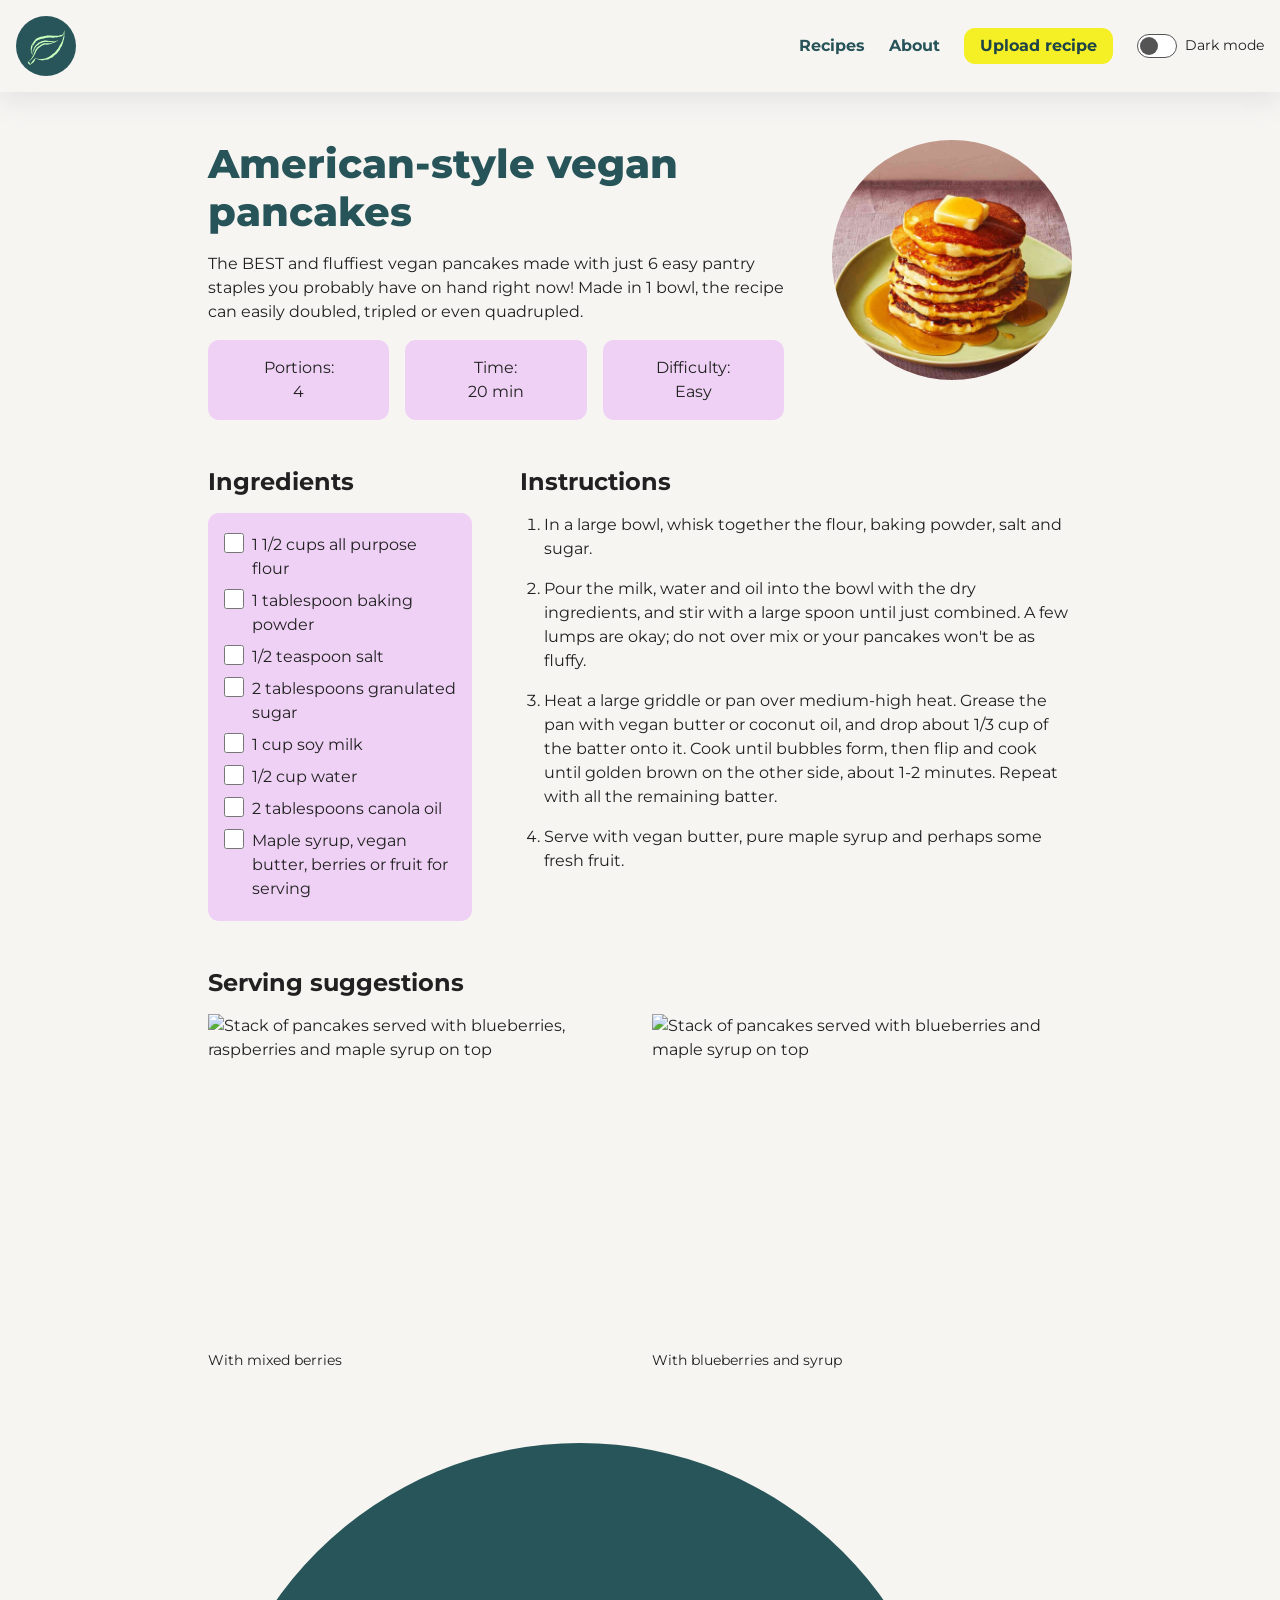
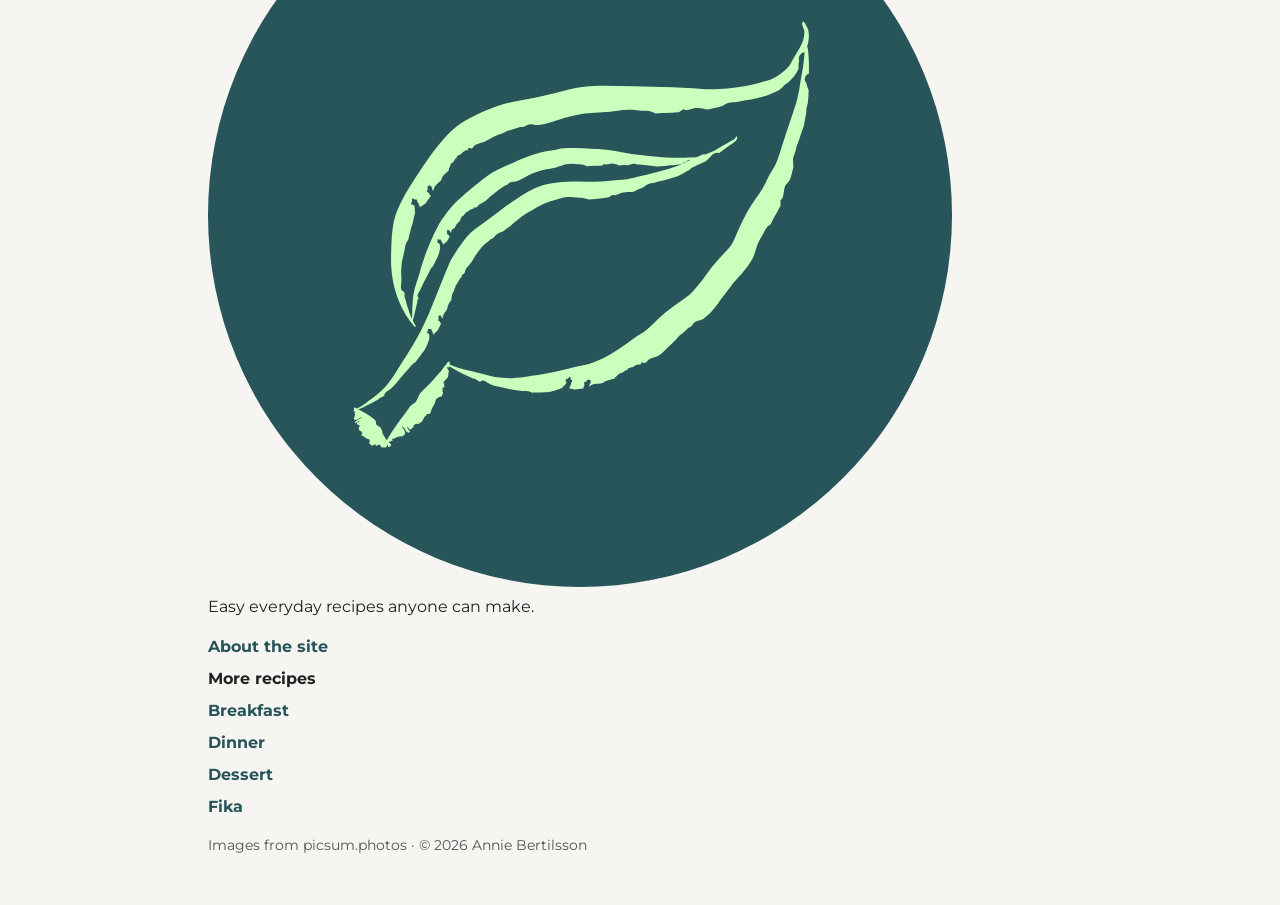
==== commit 5e641d4b: "added homepage and linked other files to it" ====
--- a/index.html
+++ b/index.html
@@ -17,8 +17,8 @@
             <a class="logo" href="index.html"><img src="logo4.svg" alt="Mama T's, home"></a>
             <nav class="site-nav" aria-label="Main">
                 <ul class="site-nav__list cluster" role="list">
-                    <li><a class="site-nav__link" href="index.html" aria-current="page">Recipes</a></li>
-                    <li><a class="site-nav__link" href="#">About</a></li>
+                    <li><a class="nav-link" href="index.html">Recipes</a></li>
+                    <li><a class="nav-link" href="#">About</a></li>
                     <li><a class="button" data-variant="highlight" href="form.html">Upload recipe</a></li>
                 </ul>
             </nav>
@@ -92,9 +92,26 @@
             </article>
         </main>
 
-        <footer class="site-footer cluster">
-            <img src="https://picsum.photos/80/40" width="80" height="40" alt="">
-            <p>© Annie Bertilsson</p>
+        <footer class="site-footer wrapper cluster">
+            <div class="site-footer__brand flow">
+                <a class="logo" href="index.html"><img src="logo4.svg" alt="Mama T's, home"></a>
+                <p>Easy everyday recipes anyone can make.</p>
+            </div>
+            <nav class="site-footer__nav" aria-label="Footer">
+                <ul class="flow" role="list">
+                    <li><a class="nav-link" href="#">About the site</a></li>
+                    <li class="flow">
+                        <span class="site-footer__label">More recipes</span>
+                        <ul class="flow" role="list">
+                            <li><a class="nav-link" href="#">Breakfast</a></li>
+                            <li><a class="nav-link" href="#">Dinner</a></li>
+                            <li><a class="nav-link" href="#">Dessert</a></li>
+                            <li><a class="nav-link" href="#">Fika</a></li>
+                        </ul>
+                    </li>
+                </ul>
+            </nav>
+            <p class="site-footer__legal text-sm text-muted">Images from picsum.photos · © 2026 Annie Bertilsson</p>
         </footer>
     </body>
-</html>
+</html>
--- a/style.css
+++ b/style.css
@@ -1,3 +1,15 @@
+/* ==========================================================================
+   Mama T's: design system, organised with CUBE CSS
+   Tokens · Reset · Global · Composition · Utilities · Blocks · Exceptions
+   ========================================================================== */
+
+
+/* --------------------------------------------------------------------------
+   TOKENS
+   All colours are hsl(). Colour tokens use light-dark(<light>, <dark>), so the
+   dark palette lives next to the light one. Which one applies is decided by
+   color-scheme on :root (see the dark mode switch under EXCEPTIONS).
+   -------------------------------------------------------------------------- */
 :root {
     color-scheme: light;
 
@@ -16,11 +28,14 @@
     --color-success:    light-dark(hsl(142 70% 28%), hsl(142 60% 60%));
     --color-focus:      var(--color-primary);
     --color-shadow:     light-dark(hsl(210 10% 60% / 0.2), hsl(0 0% 0% / 0.5));
+    --color-scrim:      hsl(185 40% 12% / 0.8);                           /* panel behind text on images */
+    --color-on-scrim:   hsl(0 0% 100%);
 
     /* type */
     --font-body: "Montserrat", system-ui, sans-serif;
     --step--1: 0.9rem;
     --step-0: 1rem;
+    --step-1: 1.25rem;
     --step-2: 1.5rem;
     --step-3: clamp(1.75rem, 1.25rem + 2vw, 2.5rem);
     --leading-body: 1.5;
@@ -45,7 +60,10 @@
 }
 
 
-/* RESET */
+/* --------------------------------------------------------------------------
+   RESET
+   Based on: <ADD THE SOURCE URL OF THE RESET YOU BASED THIS ON>
+   -------------------------------------------------------------------------- */
 *,
 *::before,
 *::after {
@@ -77,7 +95,9 @@
 }
 
 
-/* GLOBAL STYLES */
+/* --------------------------------------------------------------------------
+   GLOBAL STYLES (elements only, no classes)
+   -------------------------------------------------------------------------- */
 body {
     display: grid;
     grid-template-rows: auto 1fr auto;
@@ -113,7 +133,11 @@
 }
 
 
-/* COMPOSITION */
+/* --------------------------------------------------------------------------
+   COMPOSITION (layout primitives, configured with custom properties)
+   -------------------------------------------------------------------------- */
+
+/* centred column with fluid side padding */
 .wrapper {
     inline-size: 100%;
     max-inline-size: var(--page-width);
@@ -121,14 +145,17 @@
     padding-inline: clamp(var(--space-m), 5vw, var(--space-xl));
 }
 
+/* vertical breathing room around a page section */
 .region {
     padding-block: var(--space-xl);
 }
 
+/* space between direct children, not above the first or below the last */
 .flow > * + * {
     margin-block-start: var(--flow-space, var(--space-m));
 }
 
+/* row of items that wraps when there is no room */
 .cluster {
     display: flex;
     flex-wrap: wrap;
@@ -137,6 +164,7 @@
     gap: var(--cluster-gap, var(--space-m));
 }
 
+/* equal columns; the number of columns follows the available width */
 .auto-grid {
     display: grid;
     grid-template-columns: repeat(auto-fit, minmax(min(var(--auto-grid-min, 15rem), 100%), 1fr));
@@ -144,7 +172,9 @@
 }
 
 
-/* UTILITIE */
+/* --------------------------------------------------------------------------
+   UTILITIES (one job each)
+   -------------------------------------------------------------------------- */
 .text-sm {
     font-size: var(--step--1);
 }
@@ -154,9 +184,11 @@
 }
 
 
-/* BLOCKS */
-
-/* skip link */
+/* --------------------------------------------------------------------------
+   BLOCKS (components)
+   -------------------------------------------------------------------------- */
+
+/* skip link: hidden until it gets keyboard focus */
 .skip-link {
     position: absolute;
     inset-block-start: var(--space-s);
@@ -195,13 +227,13 @@
     --cluster-gap: var(--space-l);
 }
 
-.site-nav__link {
+.nav-link {
     color: var(--color-primary);
     font-weight: 700;
     text-decoration: none;
 }
 
-.site-nav__link:hover {
+.nav-link:hover {
     text-decoration: underline;
     text-underline-offset: 0.3em;
 }
@@ -245,9 +277,19 @@
     background-color: var(--color-surface);
 }
 
-/* site footer */
+/* site footer (also a .wrapper and a .cluster) */
 .site-footer {
-    padding: var(--space-m);
+    align-items: flex-start;
+    padding-block: var(--space-l) var(--space-xl);
+    --flow-space: var(--space-s);
+}
+
+.site-footer__label {
+    font-weight: 700;
+}
+
+.site-footer__legal {
+    flex-basis: 100%;
 }
 
 /* button (works on <button> and <a>) */
@@ -276,14 +318,131 @@
     background-color: var(--color-secondary);
 }
 
+/* start page: spacing between hero, categories and cards */
+.home {
+    --flow-space: var(--space-l);
+}
+
+/* hero: image and text share one grid cell, so the text sits on top of the image */
+.hero {
+    display: grid;
+    overflow: hidden;
+    border-radius: var(--radius-m);
+}
+
+.hero > * {
+    grid-area: 1 / 1;
+}
+
+.hero__image {
+    inline-size: 100%;
+    block-size: 100%;
+    aspect-ratio: 16 / 7;
+    object-fit: cover;
+}
+
+.hero__content {
+    align-self: end;
+    padding: var(--space-l);
+    background-color: var(--color-scrim);
+    color: var(--color-on-scrim);
+}
+
+.hero__content h1 {
+    color: inherit;
+}
+
+.hero__content p {
+    max-inline-size: 45ch;
+}
+
+/* category links */
+.categories {
+    --cluster-justify: flex-start;
+    --cluster-gap: var(--space-s);
+}
+
+.tag {
+    display: inline-block;
+    padding: var(--space-xs) var(--space-m);
+    border: 1px solid var(--color-primary);
+    border-radius: var(--radius-pill);
+    color: var(--color-primary);
+    font-weight: 600;
+    text-decoration: none;
+}
+
+.tag:hover {
+    background-color: var(--color-primary);
+    color: var(--color-on-primary);
+}
+
+/* recipe cards: the whole card is clickable through the title link */
+.recipe-list {
+    --auto-grid-min: 14rem;
+    --auto-grid-gap: var(--space-l);
+}
+
+.recipe-card {
+    position: relative;
+    overflow: hidden;
+    border: 1px solid var(--color-border);
+    border-radius: var(--radius-m);
+    background-color: var(--color-surface);
+}
+
+.recipe-card__image {
+    inline-size: 100%;
+    aspect-ratio: 3 / 2;
+    object-fit: cover;
+}
+
+.recipe-card__body {
+    --flow-space: var(--space-xs);
+    padding: var(--space-m);
+}
+
+.recipe-card__title {
+    font-size: var(--step-1);
+}
+
+.recipe-card__link {
+    color: inherit;
+    text-decoration: none;
+}
+
+.recipe-card__link::after {
+    content: "";
+    position: absolute;
+    inset: 0;
+}
+
+.recipe-card__link:focus-visible {
+    outline: none;
+}
+
+.recipe-card:has(:focus-visible) {
+    outline: 3px solid var(--color-focus);
+    outline-offset: 3px;
+}
+
+.recipe-card:hover {
+    border-color: var(--color-primary);
+}
+
+.recipe-card:hover .recipe-card__link {
+    text-decoration: underline;
+    text-underline-offset: 0.2em;
+}
+
 /* recipe page: a named-area grid. Elements are placed with grid-area. */
 .recipe {
     display: grid;
     grid-template-columns: 1fr 1fr var(--hero-size);
     grid-template-areas:
-        "intro intro hero"
+        "intro       intro  hero"
         "ingredients method method"
-        "gallery gallery gallery";
+        "gallery     gallery gallery";
     gap: var(--space-xl);
     align-items: start;
 }
@@ -465,7 +624,9 @@
 }
 
 
-/* EXCEPTIONS */
+/* --------------------------------------------------------------------------
+   EXCEPTIONS (state and variation, always via attributes)
+   -------------------------------------------------------------------------- */
 
 /* dark mode: switching color-scheme flips every light-dark() token */
 :root:has(.theme-toggle__input:checked) {
@@ -489,4 +650,4 @@
     text-decoration: underline;
     text-decoration-thickness: 0.15em;
     text-underline-offset: 0.3em;
-}
+}
